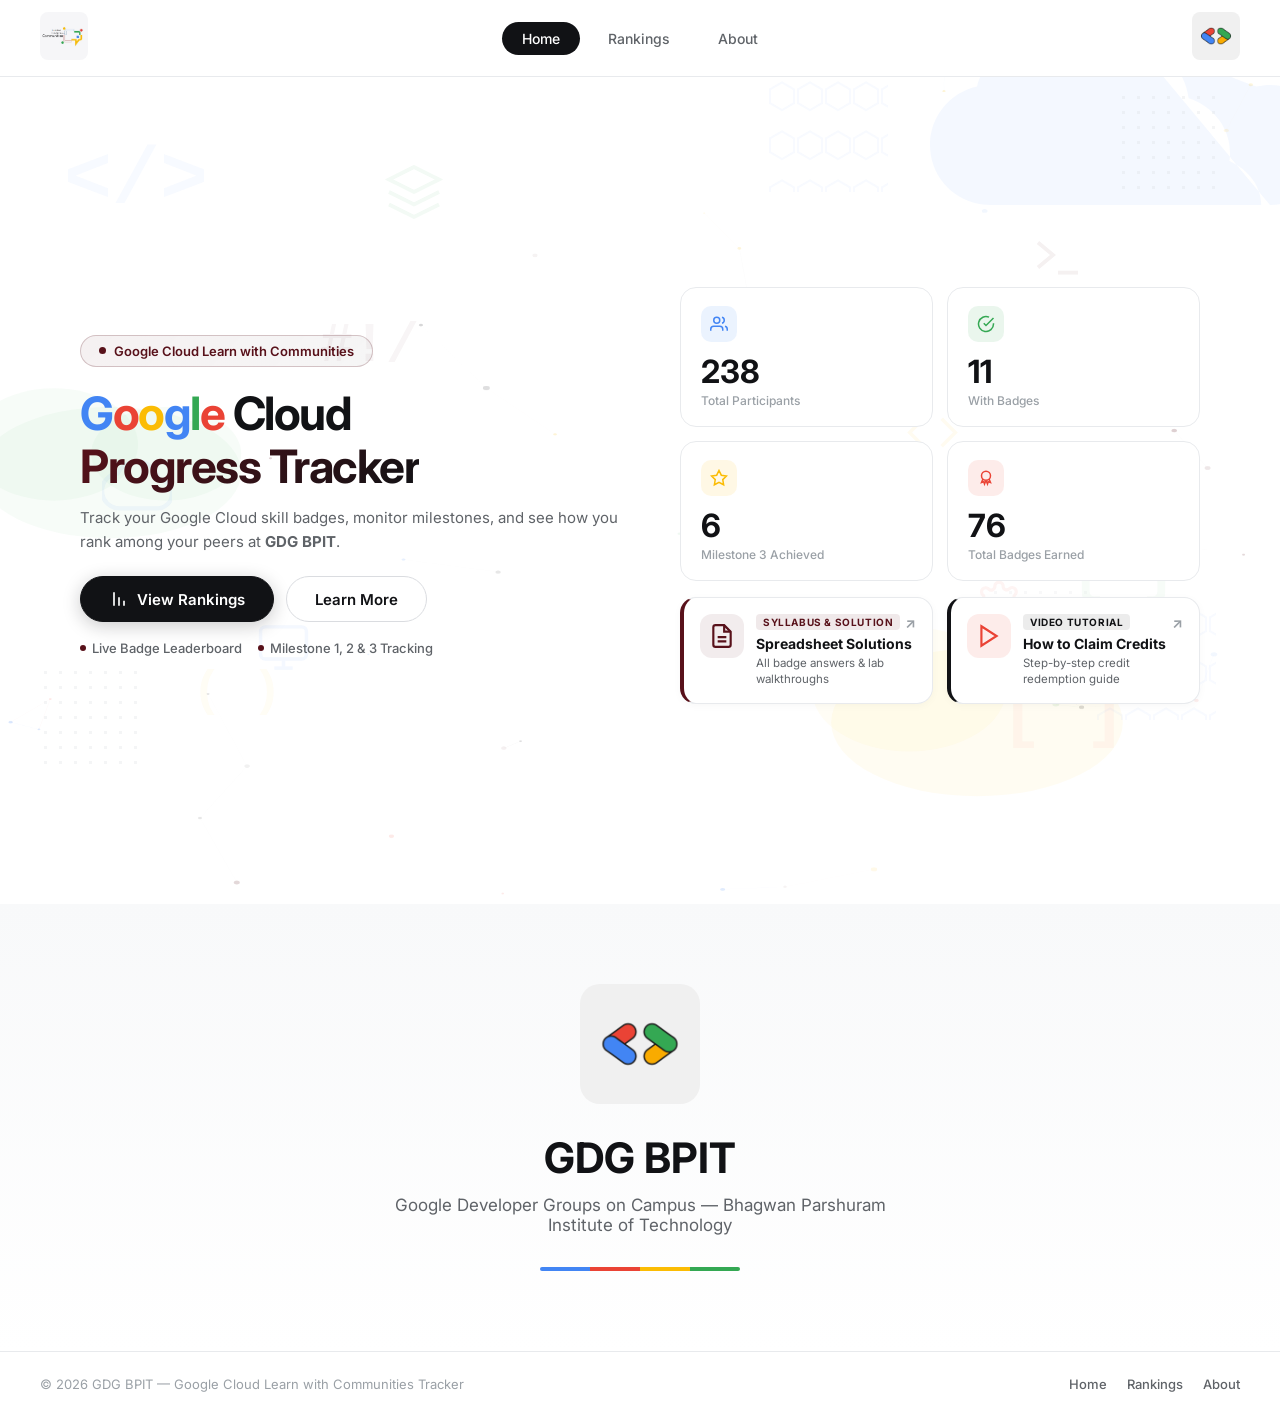
==== index.html @ 12234a7d "Initial commit" ====
<!DOCTYPE html>
<html lang="en">
<head>
    <meta charset="UTF-8">
    <meta name="viewport" content="width=device-width, initial-scale=1.0">
    <title>GDG BPIT - Google Cloud Learn with Communities</title>
    <link rel="stylesheet" href="style.css">
    <link href="https://fonts.googleapis.com/css2?family=Google+Sans:wght@400;500;700&family=Product+Sans:wght@400;700&family=Inter:wght@300;400;500;600;700&display=swap" rel="stylesheet">
</head>
<body>
    <!-- Animated Background Canvas -->
    <canvas id="bgCanvas" class="bg-canvas"></canvas>

    <!-- Floating Cloud Graphics -->
    <div class="floating-clouds">
        <svg class="cloud cloud-1" viewBox="0 0 200 120" fill="none">
            <path d="M170 80H30c-16.569 0-30-13.431-30-30 0-14.337 10.07-26.332 23.52-29.27C26.34 8.858 37.88 0 51.5 0c10.14 0 19.16 4.9 24.78 12.46C80.95 5.14 89.52 0 99.5 0c15.464 0 28.197 11.68 29.82 26.68C141.4 30.56 150 41.3 150 54c0 1.37-.09 2.72-.26 4.04C158.76 62.14 165.6 70.3 165.6 80h4.4c16.569 0 30-13.431 30-30s-13.431-30-30-30c-2.34 0-4.62.27-6.8.77C129.56 8.46 117.6 0 103.5 0" opacity="0.06" fill="#4285F4"/>
        </svg>
        <svg class="cloud cloud-2" viewBox="0 0 160 100" fill="none">
            <ellipse cx="80" cy="60" rx="70" ry="35" opacity="0.04" fill="#34A853"/>
            <ellipse cx="50" cy="45" rx="45" ry="30" opacity="0.04" fill="#34A853"/>
            <ellipse cx="110" cy="50" rx="40" ry="25" opacity="0.04" fill="#34A853"/>
        </svg>
        <svg class="cloud cloud-3" viewBox="0 0 180 110" fill="none">
            <ellipse cx="90" cy="65" rx="75" ry="38" opacity="0.05" fill="#FBBC04"/>
            <ellipse cx="55" cy="48" rx="50" ry="32" opacity="0.04" fill="#FBBC04"/>
        </svg>
    </div>

    <!-- Tech Graphics -->
    <div class="tech-graphics">
        <div class="code-bracket bracket-1">&lt;/&gt;</div>
        <div class="code-bracket bracket-2">{ }</div>
        <div class="code-bracket bracket-3">( )</div>
        <div class="code-bracket bracket-4">[ ]</div>
        <div class="code-bracket bracket-5">#!/</div>
        <div class="terminal-icon terminal-1">
            <svg viewBox="0 0 24 24" fill="none" stroke="currentColor" stroke-width="1.5">
                <path d="M4 17l6-5-6-5M12 19h8"/>
            </svg>
        </div>
        <div class="terminal-icon terminal-2">
            <svg viewBox="0 0 24 24" fill="none" stroke="currentColor" stroke-width="1.5">
                <rect x="2" y="3" width="20" height="14" rx="2" ry="2"/>
                <line x1="8" y1="21" x2="16" y2="21"/>
                <line x1="12" y1="17" x2="12" y2="21"/>
            </svg>
        </div>
        <div class="cloud-icon cloud-graphic-1">
            <svg viewBox="0 0 24 24" fill="none" stroke="currentColor" stroke-width="1.5">
                <path d="M19.35 10.04A7.49 7.49 0 0012 4C9.11 4 6.6 5.64 5.35 8.04A5.994 5.994 0 000 14c0 3.31 2.69 6 6 6h13c2.76 0 5-2.24 5-5 0-2.64-2.05-4.78-4.65-4.96z"/>
            </svg>
        </div>
        <div class="cloud-icon cloud-graphic-2">
            <svg viewBox="0 0 24 24" fill="none" stroke="currentColor" stroke-width="1.5">
                <path d="M12 2L2 7l10 5 10-5-10-5zM2 17l10 5 10-5M2 12l10 5 10-5"/>
            </svg>
        </div>
        <div class="gear-icon gear-1">
            <svg viewBox="0 0 24 24" fill="none" stroke="currentColor" stroke-width="1.5">
                <circle cx="12" cy="12" r="3"/>
                <path d="M19.4 15a1.65 1.65 0 00.33 1.82l.06.06a2 2 0 010 2.83 2 2 0 01-2.83 0l-.06-.06a1.65 1.65 0 00-1.82-.33 1.65 1.65 0 00-1 1.51V21a2 2 0 01-2 2 2 2 0 01-2-2v-.09A1.65 1.65 0 009 19.4a1.65 1.65 0 00-1.82.33l-.06.06a2 2 0 01-2.83 0 2 2 0 010-2.83l.06-.06A1.65 1.65 0 004.68 15a1.65 1.65 0 00-1.51-1H3a2 2 0 01-2-2 2 2 0 012-2h.09A1.65 1.65 0 004.6 9a1.65 1.65 0 00-.33-1.82l-.06-.06a2 2 0 010-2.83 2 2 0 012.83 0l.06.06A1.65 1.65 0 009 4.68a1.65 1.65 0 001-1.51V3a2 2 0 012-2 2 2 0 012 2v.09a1.65 1.65 0 001 1.51 1.65 1.65 0 001.82-.33l.06-.06a2 2 0 012.83 0 2 2 0 010 2.83l-.06.06A1.65 1.65 0 0019.4 9a1.65 1.65 0 001.51 1H21a2 2 0 012 2 2 2 0 01-2 2h-.09a1.65 1.65 0 00-1.51 1z"/>
            </svg>
        </div>
        <div class="gear-icon gear-2">
            <svg viewBox="0 0 24 24" fill="none" stroke="currentColor" stroke-width="1.5">
                <polyline points="16 18 22 12 16 6"/>
                <polyline points="8 6 2 12 8 18"/>
            </svg>
        </div>
        <!-- Dots pattern -->
        <div class="dots-pattern dots-1"></div>
        <div class="dots-pattern dots-2"></div>
        <div class="dots-pattern dots-3"></div>
        <!-- Hexagon grid -->
        <div class="hex-grid hex-1"></div>
        <div class="hex-grid hex-2"></div>
    </div>

    <!-- Navigation -->
    <nav class="navbar">
        <div class="nav-left">
            <img src="assets/lwc-logo.jpg" alt="Learn with Communities" class="nav-logo">
        </div>
        <div class="nav-center">
            <a href="index.html" class="nav-link active">Home</a>
            <a href="ranking.html" class="nav-link">Rankings</a>
            <a href="about.html" class="nav-link">About</a>
        </div>
        <div class="nav-right">
            <img src="assets/gdg-logo.png" alt="GDG" class="nav-logo">
        </div>
    </nav>

    <!-- Hero Section -->
    <section class="hero">
        <div class="hero-content">
            <div class="hero-badge">
                <span class="badge-dot"></span>
                Google Cloud Learn with Communities
            </div>
            <h1 class="hero-title">
                <span class="google-text">
                    <span class="g-blue">G</span><span class="g-red">o</span><span class="g-yellow">o</span><span class="g-blue">g</span><span class="g-green">l</span><span class="g-red">e</span>
                </span>
                Cloud
                <br>
                <span class="highlight">Progress Tracker</span>
            </h1>
            <p class="hero-subtitle">
                Track your Google Cloud skill badges, monitor milestones, and see how you rank among your peers at <strong>GDG BPIT</strong>.
            </p>
            <div class="hero-actions">
                <a href="ranking.html" class="btn btn-primary">
                    <svg viewBox="0 0 24 24" fill="none" stroke="currentColor" stroke-width="2" width="20" height="20">
                        <path d="M12 20V10M6 20V4M18 20v-6"/>
                    </svg>
                    View Rankings
                </a>
                <a href="about.html" class="btn btn-secondary">Learn More</a>
            </div>
            <div class="hero-highlights">
                <span class="highlight-item"><span class="highlight-dot"></span> Live Badge Leaderboard</span>
                <span class="highlight-item"><span class="highlight-dot"></span> Milestone 1, 2 & 3 Tracking</span>
            </div>
        </div>
        <div class="hero-visual">
            <div class="stats-card-grid">
                <div class="stat-card" id="totalParticipants">
                    <div class="stat-icon blue">
                        <svg viewBox="0 0 24 24" fill="none" stroke="currentColor" stroke-width="2">
                            <path d="M17 21v-2a4 4 0 00-4-4H5a4 4 0 00-4 4v2"/>
                            <circle cx="9" cy="7" r="4"/>
                            <path d="M23 21v-2a4 4 0 00-3-3.87M16 3.13a4 4 0 010 7.75"/>
                        </svg>
                    </div>
                    <div class="stat-number" data-count="298">0</div>
                    <div class="stat-label">Total Participants</div>
                </div>
                <div class="stat-card" id="activeLearners">
                    <div class="stat-icon green">
                        <svg viewBox="0 0 24 24" fill="none" stroke="currentColor" stroke-width="2">
                            <path d="M22 11.08V12a10 10 0 11-5.93-9.14"/>
                            <polyline points="22 4 12 14.01 9 11.01"/>
                        </svg>
                    </div>
                    <div class="stat-number" data-count="0">0</div>
                    <div class="stat-label">With Badges</div>
                </div>
                <div class="stat-card" id="milestone3">
                    <div class="stat-icon yellow">
                        <svg viewBox="0 0 24 24" fill="none" stroke="currentColor" stroke-width="2">
                            <polygon points="12 2 15.09 8.26 22 9.27 17 14.14 18.18 21.02 12 17.77 5.82 21.02 7 14.14 2 9.27 8.91 8.26 12 2"/>
                        </svg>
                    </div>
                    <div class="stat-number" data-count="0">0</div>
                    <div class="stat-label">Milestone 3 Achieved</div>
                </div>
                <div class="stat-card" id="totalBadges">
                    <div class="stat-icon red">
                        <svg viewBox="0 0 24 24" fill="none" stroke="currentColor" stroke-width="2">
                            <path d="M12 15l-2 5-1-3-3 1 2-5M12 15l2 5 1-3 3 1-2-5M6 9a6 6 0 1112 0 6 6 0 01-12 0z"/>
                        </svg>
                    </div>
                    <div class="stat-number" data-count="0">0</div>
                    <div class="stat-label">Total Badges Earned</div>
                </div>
            </div>

            <!-- PROMINENT LARGE RESOURCE CARDS ON THE RIGHT -->
            <div class="hero-resource-cards">
                <a href="https://docs.google.com/spreadsheets/d/19NZh4jAPW9rRhygWGOB2czLpHH4RG5y_ULY708gAWdU/edit?usp=sharing" target="_blank" rel="noopener noreferrer" class="res-card-big res-card-syllabus">
                    <div class="res-card-icon-box icon-sheets">
                        <svg viewBox="0 0 24 24" fill="none" stroke="currentColor" stroke-width="2" width="26" height="26">
                            <path d="M14 2H6a2 2 0 00-2 2v16a2 2 0 002 2h12a2 2 0 002-2V8z"/>
                            <polyline points="14 2 14 8 20 8"/>
                            <line x1="16" y1="13" x2="8" y2="13"/>
                            <line x1="16" y1="17" x2="8" y2="17"/>
                        </svg>
                    </div>
                    <div class="res-card-body">
                        <div class="res-card-header">
                            <span class="res-tag tag-vine">Syllabus & Solution</span>
                            <span class="res-open-arrow">↗</span>
                        </div>
                        <h3 class="res-card-title">Spreadsheet Solutions</h3>
                        <p class="res-card-desc">All badge answers & lab walkthroughs</p>
                    </div>
                </a>

                <a href="https://www.youtube.com/watch?v=JJLRX9PXkTo" target="_blank" rel="noopener noreferrer" class="res-card-big res-card-credits">
                    <div class="res-card-icon-box icon-youtube">
                        <svg viewBox="0 0 24 24" fill="none" stroke="currentColor" stroke-width="2" width="26" height="26">
                            <polygon points="5 3 19 12 5 21 5 3"/>
                        </svg>
                    </div>
                    <div class="res-card-body">
                        <div class="res-card-header">
                            <span class="res-tag tag-black">Video Tutorial</span>
                            <span class="res-open-arrow">↗</span>
                        </div>
                        <h3 class="res-card-title">How to Claim Credits</h3>
                        <p class="res-card-desc">Step-by-step credit redemption guide</p>
                    </div>
                </a>
            </div>
        </div>
    </section>

    <!-- GDG BPIT Section -->
    <section class="gdg-section">
        <div class="gdg-content">
            <img src="assets/gdg-logo.png" alt="GDG Logo" class="gdg-big-logo">
            <h2 class="gdg-title">GDG BPIT</h2>
            <p class="gdg-description">
                Google Developer Groups on Campus — Bhagwan Parshuram Institute of Technology
            </p>
            <div class="google-colors-bar">
                <div class="color-segment blue-seg"></div>
                <div class="color-segment red-seg"></div>
                <div class="color-segment yellow-seg"></div>
                <div class="color-segment green-seg"></div>
            </div>
        </div>
    </section>

    <!-- Footer -->
    <footer class="footer">
        <div class="footer-content">
            <p>© 2026 GDG BPIT — Google Cloud Learn with Communities Tracker</p>
            <div class="footer-links">
                <a href="index.html">Home</a>
                <a href="ranking.html">Rankings</a>
                <a href="about.html">About</a>
            </div>
        </div>
    </footer>

    <script src="data.js"></script>
    <script src="script.js"></script>
    <script src="bg-canvas.js"></script>
</body>
</html>
---- style.css ----
/* ========== BASE & RESET ========== */
* {
    margin: 0;
    padding: 0;
    box-sizing: border-box;
}

:root {
    --blue: #4285F4;
    --red: #EA4335;
    --yellow: #FBBC04;
    --green: #34A853;
    --vine: #58111A;
    --vine-dark: #38070F;
    --vine-light: #7E1C2B;
    --black: #111215;
    --black-soft: #1E1F25;
    --gray-100: #f8f9fa;
    --gray-200: #e8eaed;
    --gray-300: #dadce0;
    --gray-500: #9aa0a6;
    --gray-700: #5f6368;
    --white: #ffffff;
}

body {
    font-family: 'Inter', 'Google Sans', -apple-system, BlinkMacSystemFont, sans-serif;
    background: var(--white);
    color: var(--black);
    overflow-x: hidden;
    position: relative;
}

a {
    text-decoration: none;
    color: inherit;
}

/* ========== FLOATING CLOUDS ========== */
.floating-clouds {
    position: fixed;
    top: 0;
    left: 0;
    width: 100%;
    height: 100%;
    pointer-events: none;
    z-index: 0;
}

.cloud {
    position: absolute;
    animation: floatCloud 20s ease-in-out infinite;
}

.cloud-1 {
    width: 400px;
    top: 5%;
    right: -50px;
    animation-delay: 0s;
}

.cloud-2 {
    width: 300px;
    top: 40%;
    left: -40px;
    animation-delay: -7s;
}

.cloud-3 {
    width: 350px;
    bottom: 10%;
    right: 10%;
    animation-delay: -14s;
}

@keyframes floatCloud {
    0%, 100% { transform: translateY(0) translateX(0); }
    25% { transform: translateY(-20px) translateX(10px); }
    50% { transform: translateY(-10px) translateX(-15px); }
    75% { transform: translateY(-25px) translateX(5px); }
}

/* ========== TECH GRAPHICS ========== */
.tech-graphics {
    position: fixed;
    top: 0;
    left: 0;
    width: 100%;
    height: 100%;
    pointer-events: none;
    z-index: 0;
}

.code-bracket {
    position: absolute;
    font-family: 'Courier New', monospace;
    font-weight: 700;
    opacity: 0.04;
    animation: floatElement 15s ease-in-out infinite;
}

.bracket-1 {
    font-size: 80px;
    top: 15%;
    left: 5%;
    color: var(--blue);
    animation-delay: -2s;
}

.bracket-2 {
    font-size: 60px;
    top: 60%;
    right: 8%;
    color: var(--green);
    animation-delay: -5s;
}

.bracket-3 {
    font-size: 50px;
    bottom: 20%;
    left: 15%;
    color: var(--yellow);
    animation-delay: -8s;
}

.terminal-icon, .cloud-icon, .gear-icon {
    position: absolute;
    opacity: 0.06;
    animation: floatElement 18s ease-in-out infinite;
}

.terminal-1 {
    width: 60px;
    height: 60px;
    top: 25%;
    right: 15%;
    color: var(--vine);
    animation-delay: -3s;
}

.cloud-graphic-1 {
    width: 70px;
    height: 70px;
    top: 50%;
    left: 8%;
    color: var(--blue);
    animation-delay: -6s;
}

.gear-1 {
    width: 50px;
    height: 50px;
    bottom: 30%;
    right: 20%;
    color: var(--red);
    animation-delay: -10s;
}

.dots-pattern {
    position: absolute;
    width: 100px;
    height: 100px;
    background-image: radial-gradient(circle, var(--gray-300) 1.5px, transparent 1.5px);
    background-size: 15px 15px;
    opacity: 0.3;
}

.dots-1 {
    top: 10%;
    right: 5%;
}

.dots-2 {
    bottom: 15%;
    left: 3%;
}

@keyframes floatElement {
    0%, 100% { transform: translateY(0) rotate(0deg); }
    33% { transform: translateY(-15px) rotate(3deg); }
    66% { transform: translateY(10px) rotate(-2deg); }
}

/* ========== NAVBAR ========== */
.navbar {
    position: sticky;
    top: 0;
    z-index: 100;
    display: flex;
    align-items: center;
    justify-content: space-between;
    padding: 12px 40px;
    background: rgba(255, 255, 255, 0.92);
    backdrop-filter: blur(20px);
    -webkit-backdrop-filter: blur(20px);
    border-bottom: 1px solid var(--gray-200);
}

.nav-logo {
    height: 48px;
    width: auto;
    object-fit: contain;
    border-radius: 8px;
}

.nav-center {
    display: flex;
    gap: 8px;
}

.nav-link {
    padding: 8px 20px;
    border-radius: 24px;
    font-weight: 500;
    font-size: 14px;
    color: var(--gray-700);
    transition: all 0.2s ease;
}

.nav-link:hover {
    background: var(--gray-100);
    color: var(--black);
}

.nav-link.active {
    background: var(--black);
    color: var(--white);
}

/* ========== HERO ========== */
.hero {
    position: relative;
    z-index: 1;
    display: flex;
    align-items: center;
    justify-content: space-between;
    gap: 50px;
    max-width: 1200px;
    margin: 0 auto;
    padding: 40px 40px 30px;
    min-height: calc(100vh - 73px);
}

.hero-content {
    flex: 1;
    max-width: 560px;
}

.hero-badge {
    display: inline-flex;
    align-items: center;
    gap: 8px;
    padding: 7px 18px;
    background: linear-gradient(135deg, rgba(88,17,26,0.06), rgba(17,18,21,0.04));
    border: 1px solid rgba(88,17,26,0.22);
    border-radius: 100px;
    font-size: 13px;
    font-weight: 600;
    color: var(--vine);
    margin-bottom: 20px;
}

.badge-dot {
    width: 7px;
    height: 7px;
    background: var(--vine);
    border-radius: 50%;
    animation: pulse 2s ease-in-out infinite;
}

@keyframes pulse {
    0%, 100% { opacity: 1; transform: scale(1); }
    50% { opacity: 0.5; transform: scale(1.3); }
}

.hero-title {
    font-size: 46px;
    font-weight: 700;
    line-height: 1.15;
    letter-spacing: -1.5px;
    color: var(--black);
    margin-bottom: 14px;
}

.google-text {
    font-weight: 700;
}

.g-blue { color: var(--blue); }
.g-red { color: var(--red); }
.g-yellow { color: var(--yellow); }
.g-green { color: var(--green); }

.highlight {
    background: linear-gradient(135deg, var(--vine) 0%, var(--black) 100%);
    -webkit-background-clip: text;
    -webkit-text-fill-color: transparent;
    background-clip: text;
}

.hero-subtitle {
    font-size: 15px;
    line-height: 1.6;
    color: var(--gray-700);
    margin-bottom: 22px;
}

.hero-actions {
    display: flex;
    gap: 12px;
}

.btn {
    display: inline-flex;
    align-items: center;
    gap: 8px;
    padding: 12px 28px;
    border-radius: 100px;
    font-weight: 600;
    font-size: 15px;
    transition: all 0.22s ease;
    cursor: pointer;
    border: none;
}

.btn-primary {
    background: var(--black);
    color: var(--white);
    border: 1.5px solid var(--black);
    box-shadow: 0 4px 18px rgba(17,18,21,0.22);
}

.btn-primary:hover {
    background: var(--vine);
    border-color: var(--vine);
    transform: translateY(-2px);
    box-shadow: 0 8px 24px rgba(88,17,26,0.3);
}

.btn-secondary {
    background: var(--white);
    color: var(--black);
    border: 1.5px solid var(--gray-300);
}

.btn-secondary:hover {
    border-color: var(--vine);
    color: var(--vine);
    transform: translateY(-2px);
}

.hero-highlights {
    display: flex;
    align-items: center;
    gap: 16px;
    margin-top: 18px;
    flex-wrap: wrap;
}

.highlight-item {
    display: inline-flex;
    align-items: center;
    gap: 6px;
    font-size: 13px;
    font-weight: 500;
    color: var(--gray-700);
}

.highlight-dot {
    width: 6px;
    height: 6px;
    border-radius: 50%;
    background: var(--vine);
}

/* ========== STATS & RESOURCES VISUAL ========== */
.hero-visual {
    flex: 1;
    max-width: 520px;
    display: flex;
    flex-direction: column;
    gap: 16px;
}

.stats-card-grid {
    display: grid;
    grid-template-columns: 1fr 1fr;
    gap: 14px;
}

.stat-card {
    background: var(--white);
    border: 1.5px solid var(--gray-200);
    border-radius: 16px;
    padding: 18px 20px;
    transition: all 0.28s ease;
}

.stat-card:hover {
    transform: translateY(-3px);
    box-shadow: 0 10px 30px rgba(88,17,26,0.08);
    border-color: rgba(88,17,26,0.25);
}

.stat-icon {
    width: 36px;
    height: 36px;
    border-radius: 10px;
    display: flex;
    align-items: center;
    justify-content: center;
    margin-bottom: 10px;
}

.stat-icon svg {
    width: 18px;
    height: 18px;
}

.stat-icon.blue { background: rgba(66,133,244,0.1); color: var(--blue); }
.stat-icon.green { background: rgba(52,168,83,0.1); color: var(--green); }
.stat-icon.yellow { background: rgba(251,188,4,0.1); color: var(--yellow); }
.stat-icon.red { background: rgba(234,67,53,0.1); color: var(--red); }

.stat-icon.blue svg { stroke: var(--blue); }
.stat-icon.green svg { stroke: var(--green); }
.stat-icon.yellow svg { stroke: var(--yellow); }
.stat-icon.red svg { stroke: var(--red); }

.stat-number {
    font-size: 32px;
    font-weight: 700;
    color: var(--black);
    margin-bottom: 2px;
}

.stat-label {
    font-size: 12px;
    color: var(--gray-500);
    font-weight: 500;
}

/* ========== HERO PROMINENT RESOURCE CARDS ========== */
.hero-resource-cards {
    display: grid;
    grid-template-columns: 1fr 1fr;
    gap: 14px;
}

.res-card-big {
    display: flex;
    align-items: flex-start;
    gap: 12px;
    padding: 16px;
    background: var(--white);
    border: 1.5px solid var(--gray-200);
    border-radius: 16px;
    text-decoration: none;
    transition: all 0.26s cubic-bezier(0.4, 0, 0.2, 1);
    position: relative;
    overflow: hidden;
    box-shadow: 0 2px 8px rgba(0,0,0,0.03);
}

.res-card-big:hover {
    transform: translateY(-3px);
    box-shadow: 0 12px 30px rgba(88, 17, 26, 0.12);
}

.res-card-syllabus {
    border-left: 4px solid var(--vine);
}

.res-card-syllabus:hover {
    border-color: var(--vine);
}

.res-card-credits {
    border-left: 4px solid var(--black);
}

.res-card-credits:hover {
    border-color: var(--black);
}

.res-card-icon-box {
    width: 44px;
    height: 44px;
    border-radius: 12px;
    display: flex;
    align-items: center;
    justify-content: center;
    flex-shrink: 0;
    transition: transform 0.2s ease;
}

.res-card-big:hover .res-card-icon-box {
    transform: scale(1.08);
}

.icon-sheets {
    background: rgba(88, 17, 26, 0.08);
    color: var(--vine);
}

.icon-sheets svg {
    stroke: var(--vine);
}

.icon-youtube {
    background: rgba(234, 67, 53, 0.1);
    color: #EA4335;
}

.icon-youtube svg {
    stroke: #EA4335;
}

.res-card-body {
    flex: 1;
    min-width: 0;
}

.res-card-header {
    display: flex;
    align-items: center;
    justify-content: space-between;
    margin-bottom: 4px;
}

.res-tag {
    font-size: 10px;
    font-weight: 700;
    text-transform: uppercase;
    letter-spacing: 0.6px;
    padding: 2px 7px;
    border-radius: 4px;
}

.tag-vine {
    background: rgba(88, 17, 26, 0.09);
    color: var(--vine);
}

.tag-black {
    background: rgba(17, 18, 21, 0.08);
    color: var(--black);
}

.res-open-arrow {
    font-size: 14px;
    font-weight: 700;
    color: var(--gray-500);
    transition: all 0.2s ease;
}

.res-card-big:hover .res-open-arrow {
    color: var(--vine);
    transform: translate(2px, -2px);
}

.res-card-title {
    font-size: 14px;
    font-weight: 700;
    color: var(--black);
    margin: 0 0 2px 0;
    line-height: 1.3;
}

.res-card-desc {
    font-size: 11.5px;
    color: var(--gray-700);
    margin: 0;
    line-height: 1.4;
}

/* ========== GDG SECTION ========== */
.gdg-section {
    position: relative;
    z-index: 1;
    padding: 80px 40px;
    text-align: center;
    background: linear-gradient(180deg, var(--gray-100) 0%, var(--white) 100%);
}

.gdg-big-logo {
    width: 120px;
    height: 120px;
    object-fit: contain;
    margin-bottom: 24px;
    border-radius: 20px;
}

.gdg-title {
    font-size: 42px;
    font-weight: 700;
    color: var(--black);
    margin-bottom: 12px;
}

.gdg-description {
    font-size: 17px;
    color: var(--gray-700);
    max-width: 500px;
    margin: 0 auto 32px;
}

.google-colors-bar {
    display: flex;
    width: 200px;
    height: 4px;
    border-radius: 2px;
    overflow: hidden;
    margin: 0 auto;
}

.color-segment {
    flex: 1;
}

.blue-seg { background: var(--blue); }
.red-seg { background: var(--red); }
.yellow-seg { background: var(--yellow); }
.green-seg { background: var(--green); }

/* ========== RANKING PAGE ========== */
.ranking-section {
    position: relative;
    z-index: 1;
    max-width: 1000px;
    margin: 0 auto;
    padding: 60px 40px;
}

.ranking-header {
    text-align: center;
    margin-bottom: 40px;
}

.ranking-header h1 {
    font-size: 36px;
    font-weight: 700;
    color: var(--black);
    margin-bottom: 8px;
}

.ranking-header p {
    color: var(--gray-700);
    font-size: 15px;
    margin-bottom: 20px;
}

/* ========== SEARCH ========== */
.search-container {
    margin-bottom: 40px;
}

.search-box {
    display: flex;
    align-items: center;
    gap: 12px;
    max-width: 500px;
    margin: 0 auto;
    padding: 12px 20px;
    background: var(--gray-100);
    border: 2px solid var(--gray-200);
    border-radius: 100px;
    transition: all 0.2s ease;
}

.search-box:focus-within {
    border-color: var(--blue);
    background: var(--white);
    box-shadow: 0 4px 20px rgba(66,133,244,0.1);
}

.search-icon {
    color: var(--gray-500);
    flex-shrink: 0;
}

.search-box input {
    flex: 1;
    border: none;
    background: transparent;
    font-size: 15px;
    color: var(--black);
    outline: none;
    font-family: inherit;
}

.search-box input::placeholder {
    color: var(--gray-500);
}

.search-count {
    font-size: 13px;
    color: var(--gray-500);
    white-space: nowrap;
}

/* ========== PODIUM ========== */
.podium-section {
    margin-bottom: 50px;
}

.podium {
    display: flex;
    align-items: flex-end;
    justify-content: center;
    gap: 20px;
}

.podium-item {
    display: flex;
    flex-direction: column;
    align-items: center;
    text-align: center;
}

.podium-crown {
    font-size: 28px;
    margin-bottom: 8px;
    animation: bounce 2s ease-in-out infinite;
}

@keyframes bounce {
    0%, 100% { transform: translateY(0); }
    50% { transform: translateY(-6px); }
}

.podium-avatar {
    width: 60px;
    height: 60px;
    border-radius: 50%;
    display: flex;
    align-items: center;
    justify-content: center;
    font-size: 22px;
    font-weight: 700;
    color: white;
    margin-bottom: 10px;
}

.podium-avatar.gold { background: linear-gradient(135deg, #FFD700, #FFA500); }
.podium-avatar.silver { background: linear-gradient(135deg, #C0C0C0, #A0A0A0); }
.podium-avatar.bronze { background: linear-gradient(135deg, #CD7F32, #A0522D); }

.podium-name {
    font-weight: 600;
    font-size: 14px;
    color: var(--black);
    margin-bottom: 4px;
    max-width: 120px;
    overflow: hidden;
    text-overflow: ellipsis;
    white-space: nowrap;
}

.podium-badges {
    font-size: 13px;
    color: var(--gray-700);
    margin-bottom: 10px;
}

.podium-bar {
    width: 100px;
    border-radius: 8px 8px 0 0;
}

.bar-1 {
    height: 120px;
    background: linear-gradient(to top, #FFD700, #FFA500);
}

.bar-2 {
    height: 90px;
    background: linear-gradient(to top, #C0C0C0, #D8D8D8);
}

.bar-3 {
    height: 70px;
    background: linear-gradient(to top, #CD7F32, #D4956B);
}

/* ========== TABLE ========== */
.table-container {
    overflow-x: auto;
    border-radius: 16px;
    border: 1px solid var(--gray-200);
}

.ranking-table {
    width: 100%;
    border-collapse: collapse;
}

.ranking-table thead {
    background: var(--gray-100);
}

.ranking-table th {
    padding: 14px 20px;
    text-align: left;
    font-size: 12px;
    font-weight: 600;
    text-transform: uppercase;
    letter-spacing: 0.5px;
    color: var(--gray-700);
}

.ranking-table td {
    padding: 14px 20px;
    font-size: 14px;
    border-top: 1px solid var(--gray-200);
}

.ranking-table tbody tr {
    transition: background 0.15s ease;
}

.ranking-table tbody tr:hover {
    background: var(--gray-100);
}

.rank-cell {
    font-weight: 700;
    color: var(--gray-700);
    min-width: 50px;
}

.rank-medal {
    font-size: 20px;
}

.participant-name {
    font-weight: 600;
    color: var(--black);
}

.badge-count {
    display: inline-flex;
    align-items: center;
    gap: 6px;
    padding: 4px 12px;
    border-radius: 100px;
    font-weight: 600;
    font-size: 13px;
}

.badge-count.high {
    background: rgba(52,168,83,0.1);
    color: var(--green);
}

.badge-count.medium {
    background: rgba(66,133,244,0.1);
    color: var(--blue);
}

.badge-count.low {
    background: rgba(251,188,4,0.1);
    color: #B8860B;
}

.badge-count.zero {
    background: var(--gray-100);
    color: var(--gray-500);
}

.milestone-tag {
    display: inline-block;
    padding: 4px 10px;
    border-radius: 6px;
    font-size: 12px;
    font-weight: 600;
}

.milestone-3 {
    background: rgba(52,168,83,0.1);
    color: var(--green);
}

.milestone-2 {
    background: rgba(66,133,244,0.1);
    color: var(--blue);
}

.milestone-none {
    color: var(--gray-500);
    font-size: 12px;
}

.profile-link {
    color: var(--blue);
    font-size: 13px;
    font-weight: 500;
    display: inline-flex;
    align-items: center;
    gap: 4px;
}

.profile-link:hover {
    text-decoration: underline;
}

.no-results {
    text-align: center;
    padding: 60px 20px;
    color: var(--gray-500);
}

.no-results p {
    margin-top: 16px;
    font-size: 15px;
}

/* ========== ABOUT PAGE ========== */
.about-hero {
    position: relative;
    z-index: 1;
    text-align: center;
    padding: 80px 40px 40px;
}

.about-hero h1 {
    font-size: 42px;
    font-weight: 700;
    color: var(--black);
    margin-bottom: 20px;
}

.about-content {
    position: relative;
    z-index: 1;
    max-width: 1000px;
    margin: 0 auto;
    padding: 20px 40px 80px;
}

.about-grid {
    display: grid;
    grid-template-columns: 1fr 1fr;
    gap: 24px;
    margin-bottom: 60px;
}

.about-card {
    background: var(--white);
    border: 1px solid var(--gray-200);
    border-radius: 16px;
    padding: 32px;
    transition: all 0.3s ease;
}

.about-card:hover {
    transform: translateY(-4px);
    box-shadow: 0 12px 40px rgba(0,0,0,0.06);
    border-color: transparent;
}

.about-card-icon {
    width: 56px;
    height: 56px;
    border-radius: 14px;
    display: flex;
    align-items: center;
    justify-content: center;
    margin-bottom: 20px;
}

.about-card-icon.blue { background: rgba(66,133,244,0.1); color: var(--blue); }
.about-card-icon.green { background: rgba(52,168,83,0.1); color: var(--green); }
.about-card-icon.yellow { background: rgba(251,188,4,0.1); color: #B8860B; }
.about-card-icon.red { background: rgba(234,67,53,0.1); color: var(--red); }

.about-card-icon svg { stroke: currentColor; }

.about-card h3 {
    font-size: 18px;
    font-weight: 700;
    color: var(--black);
    margin-bottom: 10px;
}

.about-card p {
    font-size: 14px;
    line-height: 1.7;
    color: var(--gray-700);
}

.how-to-section {
    text-align: center;
}

.how-to-section h2 {
    font-size: 28px;
    font-weight: 700;
    color: var(--black);
    margin-bottom: 40px;
}

.steps-grid {
    display: grid;
    grid-template-columns: 1fr 1fr 1fr;
    gap: 32px;
}

.step {
    text-align: center;
}

.step-number {
    width: 48px;
    height: 48px;
    border-radius: 50%;
    background: var(--black);
    color: var(--white);
    display: flex;
    align-items: center;
    justify-content: center;
    font-size: 20px;
    font-weight: 700;
    margin: 0 auto 16px;
}

.step h4 {
    font-size: 16px;
    font-weight: 600;
    color: var(--black);
    margin-bottom: 8px;
}

.step p {
    font-size: 14px;
    color: var(--gray-700);
    line-height: 1.5;
}

/* ========== FOOTER ========== */
.footer {
    position: relative;
    z-index: 1;
    border-top: 1px solid var(--gray-200);
    padding: 24px 40px;
    background: var(--white);
}

.footer-content {
    max-width: 1200px;
    margin: 0 auto;
    display: flex;
    align-items: center;
    justify-content: space-between;
}

.footer-content p {
    font-size: 13px;
    color: var(--gray-500);
}

.footer-links {
    display: flex;
    gap: 20px;
}

.footer-links a {
    font-size: 13px;
    color: var(--gray-700);
    font-weight: 500;
}

.footer-links a:hover {
    color: var(--blue);
}

/* ========== BG CANVAS ========== */
.bg-canvas {
    position: fixed;
    top: 0;
    left: 0;
    width: 100%;
    height: 100%;
    pointer-events: none;
    z-index: 0;
}

/* ========== EXTRA TECH GRAPHICS ========== */
.bracket-4 {
    font-size: 70px;
    top: 75%;
    right: 12%;
    color: var(--red);
    animation-delay: -11s;
}

.bracket-5 {
    font-size: 55px;
    top: 35%;
    left: 25%;
    color: var(--vine);
    animation-delay: -4s;
}

.terminal-2 {
    width: 55px;
    height: 55px;
    bottom: 25%;
    left: 20%;
    color: var(--blue);
    animation-delay: -9s;
}

.cloud-graphic-2 {
    width: 60px;
    height: 60px;
    top: 18%;
    left: 30%;
    color: var(--green);
    animation-delay: -12s;
}

.gear-2 {
    width: 55px;
    height: 55px;
    top: 45%;
    right: 25%;
    color: var(--yellow);
    animation-delay: -7s;
}

.dots-3 {
    top: 55%;
    right: 15%;
    opacity: 0.2;
}

.hex-grid {
    position: absolute;
    width: 120px;
    height: 120px;
    opacity: 0.04;
    background-image: url("data:image/svg+xml,%3Csvg xmlns='http://www.w3.org/2000/svg' width='28' height='49' viewBox='0 0 28 49'%3E%3Cpath d='M13.99 9.25l13 7.5v15l-13 7.5L1 31.75v-15l12.99-7.5zM3 17.9v12.7l10.99 6.34 11-6.35V17.9l-11-6.34L3 17.9z' fill='%234285F4' fill-opacity='1'/%3E%3C/svg%3E");
}

.hex-1 {
    top: 8%;
    left: 60%;
}

.hex-2 {
    bottom: 20%;
    right: 5%;
}

/* ========== RESPONSIVE ========== */
@media (max-width: 768px) {
    .navbar {
        padding: 10px 16px;
    }

    .nav-logo {
        height: 36px;
    }

    .nav-link {
        padding: 6px 12px;
        font-size: 13px;
    }

    .hero {
        flex-direction: column;
        padding: 40px 20px;
        min-height: auto;
        gap: 40px;
    }

    .hero-title {
        font-size: 32px;
    }

    .hero-content {
        max-width: 100%;
        text-align: center;
    }

    .hero-actions {
        justify-content: center;
    }

    .hero-visual {
        max-width: 100%;
    }

    .stats-card-grid {
        grid-template-columns: 1fr 1fr;
    }

    .about-grid {
        grid-template-columns: 1fr;
    }

    .steps-grid {
        grid-template-columns: 1fr;
        gap: 24px;
    }

    .ranking-section {
        padding: 30px 16px;
    }

    .podium {
        gap: 10px;
    }

    .podium-bar {
        width: 70px;
    }

    .podium-name {
        font-size: 12px;
        max-width: 80px;
    }

    .footer-content {
        flex-direction: column;
        gap: 12px;
        text-align: center;
    }

    .ranking-table th,
    .ranking-table td {
        padding: 10px 12px;
        font-size: 13px;
    }

    .code-bracket, .terminal-icon, .cloud-icon, .gear-icon, .hex-grid {
        display: none;
    }

    .hero-highlights {
        justify-content: center;
    }

    .hero-resource-cards {
        grid-template-columns: 1fr;
    }
}
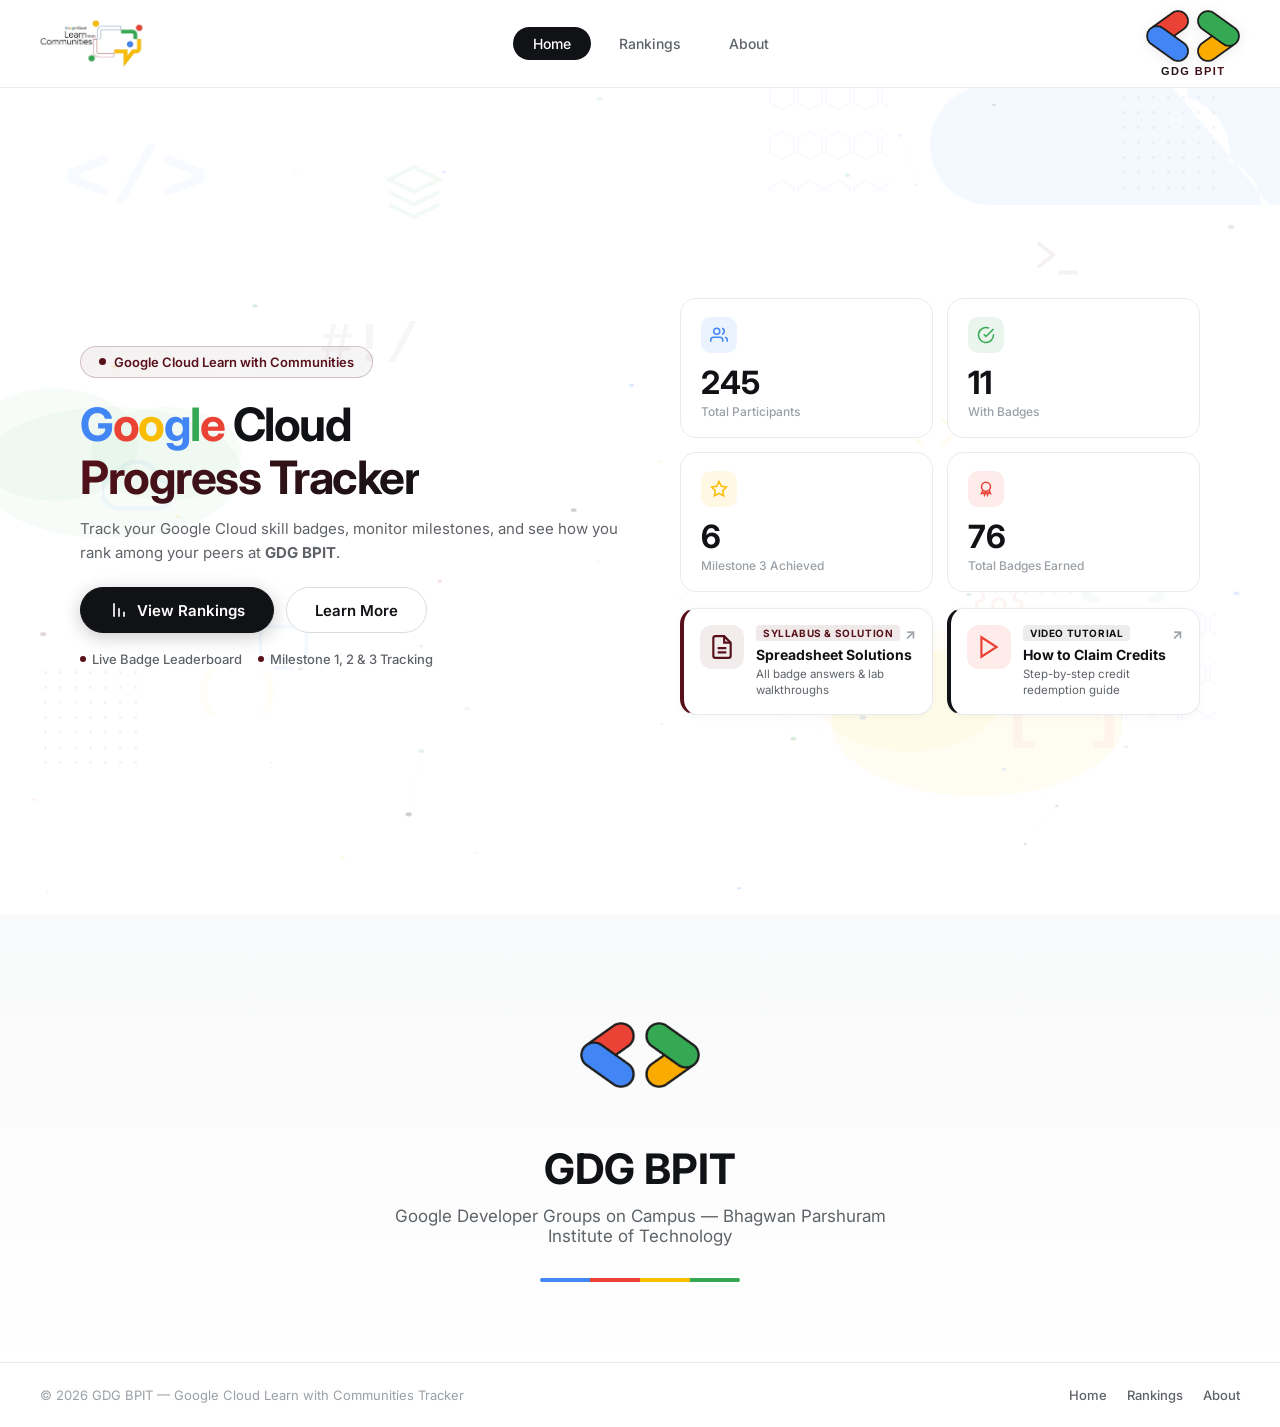
==== commit 5edc1936: "Update navbar with transparent GDG logo and GDG BPIT subtext" ====
--- a/index.html
+++ b/index.html
@@ -80,7 +80,7 @@
     <!-- Navigation -->
     <nav class="navbar">
         <div class="nav-left">
-            <img src="assets/lwc-logo.jpg" alt="Learn with Communities" class="nav-logo">
+            <img src="assets/lwc-logo-transparent.png" alt="Learn with Communities" class="nav-logo">
         </div>
         <div class="nav-center">
             <a href="index.html" class="nav-link active">Home</a>
@@ -88,7 +88,10 @@
             <a href="about.html" class="nav-link">About</a>
         </div>
         <div class="nav-right">
-            <img src="assets/gdg-logo.png" alt="GDG" class="nav-logo">
+            <div class="nav-brand-group">
+                <img src="assets/gdg-logo-transparent.png" alt="GDG Logo" class="nav-logo-gdg">
+                <span class="nav-gdg-text">GDG BPIT</span>
+            </div>
         </div>
     </nav>
 
--- a/style.css
+++ b/style.css
@@ -189,18 +189,63 @@
     display: flex;
     align-items: center;
     justify-content: space-between;
-    padding: 12px 40px;
-    background: rgba(255, 255, 255, 0.92);
+    padding: 10px 40px;
+    background: rgba(255, 255, 255, 0.94);
     backdrop-filter: blur(20px);
     -webkit-backdrop-filter: blur(20px);
-    border-bottom: 1px solid var(--gray-200);
+    border-bottom: 1.5px solid var(--gray-200);
+}
+
+.nav-left {
+    display: flex;
+    align-items: center;
+}
+
+.nav-right {
+    display: flex;
+    align-items: center;
+    justify-content: flex-end;
 }
 
 .nav-logo {
     height: 48px;
     width: auto;
     object-fit: contain;
-    border-radius: 8px;
+}
+
+.nav-brand-group {
+    display: inline-flex;
+    flex-direction: column;
+    align-items: center;
+    justify-content: center;
+    text-decoration: none;
+    cursor: default;
+}
+
+.nav-logo-gdg {
+    height: 52px;
+    width: auto;
+    object-fit: contain;
+    filter: drop-shadow(0 2px 6px rgba(0, 0, 0, 0.08));
+    transition: transform 0.22s ease, filter 0.22s ease;
+}
+
+.nav-logo-gdg:hover {
+    transform: scale(1.08);
+    filter: drop-shadow(0 4px 14px rgba(88, 17, 26, 0.2));
+}
+
+.nav-gdg-text {
+    font-size: 11px;
+    font-weight: 800;
+    letter-spacing: 1.4px;
+    text-transform: uppercase;
+    font-family: 'Google Sans', 'Product Sans', sans-serif;
+    margin-top: 3px;
+    background: linear-gradient(135deg, var(--black) 0%, var(--vine) 100%);
+    -webkit-background-clip: text;
+    -webkit-text-fill-color: transparent;
+    background-clip: text;
 }
 
 .nav-center {
@@ -1160,7 +1205,16 @@
     }
 
     .nav-logo {
-        height: 36px;
+        height: 38px;
+    }
+
+    .nav-logo-gdg {
+        height: 40px;
+    }
+
+    .nav-gdg-text {
+        font-size: 9px;
+        letter-spacing: 0.8px;
     }
 
     .nav-link {
